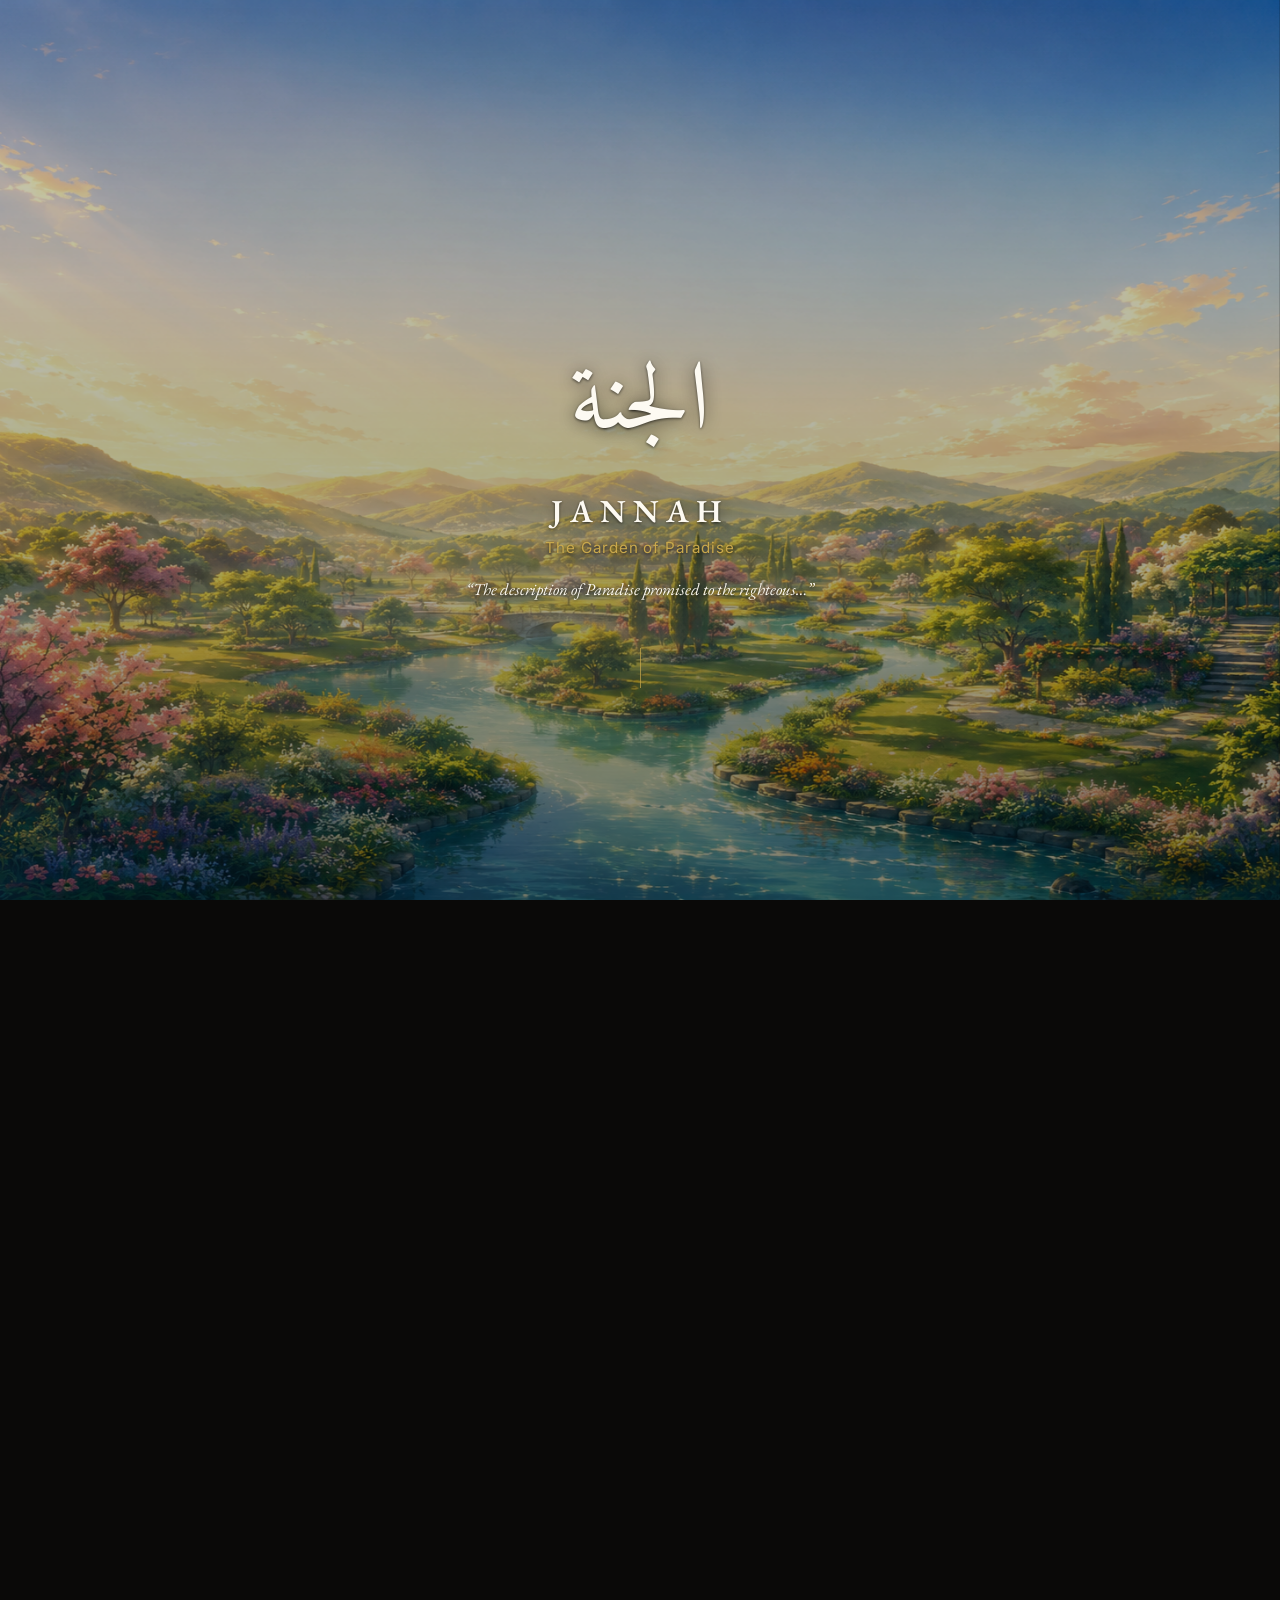
==== index.html @ 82f63216 "Add image-based cinematic Part One (index.html/style.css/script.js) Five full-screen scenes built on" ====
<!DOCTYPE html>
<html lang="en">
<head>
<meta charset="UTF-8">
<meta name="viewport" content="width=device-width, initial-scale=1.0, viewport-fit=cover">
<title>Jannah — The Garden of Paradise</title>
<link rel="preconnect" href="https://fonts.googleapis.com">
<link rel="preconnect" href="https://fonts.gstatic.com" crossorigin>
<link href="https://fonts.googleapis.com/css2?family=Amiri+Quran&family=Amiri:wght@400;700&family=EB+Garamond:ital,wght@0,400;0,500;0,600;1,400&family=Inter:wght@400;500&display=swap" rel="stylesheet">
<link rel="stylesheet" href="style.css">
</head>
<body>

<!-- HERO -->
<section class="scene hero" id="scene-hero">
  <div class="bg-sticky">
    <img class="bg-img kb-1" src="scene-1-1-garden.png" alt="" aria-hidden="true">
    <div class="ambient amb-1" aria-hidden="true"></div>
    <div class="scrim scrim-soft" aria-hidden="true"></div>
    <div class="content hero-content">
      <p class="ar hero-ar reveal" data-reveal>الجنة</p>
      <h1 class="hero-title reveal" data-reveal>JANNAH</h1>
      <p class="hero-subtitle reveal" data-reveal>The Garden of Paradise</p>
      <p class="hero-teaser reveal" data-reveal>&ldquo;The description of Paradise promised to the righteous&hellip;&rdquo;</p>
      <div class="scroll-cue reveal" data-reveal aria-hidden="true"><span></span></div>
    </div>
  </div>
</section>

<!-- SCENE 1.1 — THE PROMISE -->
<section class="scene depth" id="scene-1-1" data-scene="1.1">
  <div class="bg-sticky">
    <img class="bg-img kb-1" src="scene-1-1-garden.png" alt="" aria-hidden="true">
    <div class="ambient amb-1" aria-hidden="true"></div>
    <div class="scrim scrim-medium" aria-hidden="true"></div>
    <div class="content">
      <h2 class="headline reveal" data-reveal>What is Jannah?</h2>
      <p class="ar reveal" data-reveal dir="rtl">مَثَلُ ٱلْجَنَّةِ ٱلَّتِى وُعِدَ ٱلْمُتَّقُونَ ۖ تَجْرِى مِن تَحْتِهَا ٱلْأَنْهَٰرُ ۖ أُكُلُهَا دَآئِمٌ وَظِلُّهَا</p>
      <div class="beats">
        <p class="en beat reveal" data-reveal>Under it rivers flow,</p>
        <p class="en beat reveal" data-reveal>eternal is its fruit,</p>
        <p class="en beat reveal" data-reveal>and its shade.</p>
      </div>
      <p class="caption reveal" data-reveal>Surah Ar-Ra'd 13:35</p>
    </div>
  </div>
</section>

<!-- SCENE 1.2 — NO EYE HAS SEEN IT -->
<section class="scene" id="scene-1-2" data-scene="1.2">
  <div class="bg-sticky">
    <img class="bg-img kb-2" src="scene-1-2-unseen.png" alt="" aria-hidden="true">
    <div class="ambient amb-2" aria-hidden="true"></div>
    <div class="scrim scrim-medium" aria-hidden="true"></div>
    <div class="content narrow">
      <h2 class="headline reveal" data-reveal>No eye has seen it</h2>
      <p class="ar reveal" data-reveal dir="rtl">أَعْدَدْتُ لِعِبَادِي الصَّالِحِينَ مَا لَا عَيْنٌ رَأَتْ وَلَا أُذُنٌ سَمِعَتْ وَلَا خَطَرَ عَلَى قَلْبِ بَشَرٍ</p>
      <p class="en lone reveal" data-reveal>&ldquo;I have prepared for My righteous servants what no eye has seen, no ear has heard, and what no human heart has ever imagined.&rdquo;</p>
      <p class="caption reveal" data-reveal>Hadith Qudsi — Sahih al-Bukhari 3244 / Sahih Muslim 2824</p>
    </div>
  </div>
</section>

<!-- SCENE 1.3 — FACES LIKE THE MOON -->
<section class="scene" id="scene-1-3" data-scene="1.3">
  <div class="bg-sticky">
    <img class="bg-img kb-3" src="scene-1-3-moon.png" alt="" aria-hidden="true">
    <div class="ambient amb-3" aria-hidden="true"></div>
    <div class="stars" aria-hidden="true"></div>
    <div class="scrim scrim-medium" aria-hidden="true"></div>
    <div class="content">
      <h2 class="headline reveal" data-reveal>Faces like the moon</h2>
      <div class="beats">
        <p class="en beat reveal" data-reveal>Their faces will shine like the full moon</p>
        <p class="en beat reveal" data-reveal>Their combs will be of gold</p>
        <p class="en beat reveal" data-reveal>Their sweat will smell of musk</p>
        <p class="en beat reveal" data-reveal>They will never tire, never grieve, never grow old</p>
      </div>
      <p class="caption reveal" data-reveal>Sahih al-Bukhari 3327 / Sahih Muslim 2834</p>
    </div>
  </div>
</section>

<!-- SCENE 1.4 — IN ITS SHADE -->
<section class="scene depth" id="scene-1-4" data-scene="1.4">
  <div class="bg-sticky">
    <img class="bg-img kb-4" src="scene-1-4-tree.png" alt="" aria-hidden="true">
    <div class="ambient amb-4" aria-hidden="true"></div>
    <div class="scrim scrim-medium" aria-hidden="true"></div>
    <div class="content narrow">
      <h2 class="headline small reveal" data-reveal>In its shade</h2>
      <p class="big-number reveal" data-reveal>100<span class="unit">years</span></p>
      <p class="en lone reveal" data-reveal>In Paradise there is a tree so vast that a rider could travel in its shade for a hundred years — and never cross it.</p>
      <p class="caption reveal" data-reveal>Sahih al-Bukhari 3251 / Sahih Muslim 2826</p>
    </div>
  </div>
</section>

<!-- SCENE 1.5 — THE VEIL IS LIFTED -->
<section class="scene" id="scene-1-5" data-scene="1.5">
  <div class="bg-sticky">
    <img class="bg-img kb-5" src="scene-1-5-light.png" alt="" aria-hidden="true">
    <div class="ambient amb-5" aria-hidden="true"></div>
    <div class="scrim scrim-strong" aria-hidden="true"></div>
    <div class="content narrow">
      <h2 class="headline reveal" data-reveal>And then — the veil is lifted</h2>
      <p class="en lone reveal" data-reveal>Allah will ask, &ldquo;Do you wish for anything more?&rdquo; They will say, &ldquo;Have You not brightened our faces, admitted us to Paradise, and saved us from the Fire?&rdquo; Then the veil is lifted — and nothing will be dearer to them than gazing upon their Lord.</p>
      <p class="caption reveal" data-reveal>Sahih Muslim 181</p>
    </div>
  </div>
</section>

<script src="script.js"></script>
</body>
</html>
---- style.css ----
/* ============================================================
   Jannah — Part One: cinematic scrollytelling
   Architecture: each <section class="scene"> is taller than the
   viewport (130vh). Inside, .bg-sticky is `position: sticky; top:0;
   height:100vh` — it pins to the screen for the scene's duration,
   then releases as the next scene's sticky bg becomes active,
   producing a soft crossfade instead of a hard cut.

   IMPORTANT: do not add `overflow` (other than visible) to any
   ANCESTOR of .bg-sticky — that silently breaks position:sticky on
   iOS/Chrome (learned the hard way). overflow:hidden ON .bg-sticky
   itself is fine; it's only ancestors that break it.
   ============================================================ */

:root {
  --gold: #c9a84c;
  --ink: #fdfaf2;
}

* { box-sizing: border-box; }

html, body {
  margin: 0;
  padding: 0;
  background: #0a0908;
}

body {
  font-family: 'EB Garamond', serif;
  color: var(--ink);
}

html { overflow-x: hidden; }

@media (prefers-reduced-motion: reduce) {
  html { scroll-behavior: auto; }
}

/* ---------- Scene scaffold ---------- */

.scene {
  position: relative;
  height: 130vh;
}

.scene:last-of-type {
  height: 100vh;
}

.bg-sticky {
  position: sticky;
  top: 0;
  height: 100vh;
  width: 100%;
  overflow: hidden;
  display: flex;
  align-items: center;
  justify-content: center;
}

.bg-img {
  position: absolute;
  inset: 0;
  width: 100%;
  height: 100%;
  object-fit: cover;
  will-change: transform;
}

/* ---------- Ambient overlay (time-based, never stops) ---------- */

.ambient {
  position: absolute;
  inset: 0;
  pointer-events: none;
  mix-blend-mode: screen;
  opacity: 0.5;
}

/* ---------- Scrim — legibility layer behind text ---------- */

.scrim {
  position: absolute;
  inset: 0;
  pointer-events: none;
}

.scrim-soft {
  background: linear-gradient(180deg, rgba(0,0,0,0.18) 0%, rgba(0,0,0,0.32) 60%, rgba(0,0,0,0.5) 100%);
}

.scrim-medium {
  background: radial-gradient(ellipse 70% 55% at 50% 55%, rgba(8,6,4,0.62) 0%, rgba(8,6,4,0.28) 55%, rgba(8,6,4,0.15) 100%);
}

.scrim-strong {
  background: radial-gradient(ellipse 75% 60% at 50% 58%, rgba(20,14,4,0.78) 0%, rgba(20,14,4,0.46) 55%, rgba(20,14,4,0.22) 100%);
}

/* ---------- Content ---------- */

.content {
  position: relative;
  z-index: 2;
  max-width: 760px;
  width: 100%;
  padding: 0 6vw;
  text-align: center;
  text-shadow: 0 2px 18px rgba(0,0,0,0.55), 0 1px 3px rgba(0,0,0,0.6);
}

.content.narrow {
  max-width: 600px;
}

.ar {
  font-family: 'Amiri Quran', 'Amiri', serif;
  font-size: clamp(1.5rem, 3.6vw, 2.4rem);
  line-height: 2.05;
  direction: rtl;
  margin: 0.7em auto 1em;
  max-width: 92%;
}

.headline {
  font-family: 'EB Garamond', serif;
  font-weight: 600;
  font-size: clamp(1.6rem, 3.2vw, 2.3rem);
  margin: 0 0 0.7em;
}

.headline.small {
  font-size: clamp(1.1rem, 2vw, 1.4rem);
  opacity: 0.85;
  margin-bottom: 0.2em;
}

.en {
  font-family: 'EB Garamond', serif;
  font-size: clamp(1.05rem, 1.8vw, 1.3rem);
  line-height: 1.7;
  margin: 0.5em 0;
}

.en.lone {
  font-size: clamp(1.15rem, 2vw, 1.45rem);
  font-style: italic;
  line-height: 1.8;
  max-width: 540px;
  margin: 0.8em auto;
}

.beats {
  display: flex;
  flex-direction: column;
  gap: 0.4em;
  margin: 1em 0;
}

.caption {
  font-family: 'Inter', sans-serif;
  font-size: 0.75rem;
  color: var(--gold);
  opacity: 0.9;
  letter-spacing: 0.04em;
  margin-top: 1.6em;
}

/* ---------- Hero ---------- */

.hero-content { text-align: center; }

.hero-ar {
  font-size: clamp(3rem, 9vw, 6rem);
  margin-bottom: 0.2em;
}

.hero-title {
  font-weight: 600;
  letter-spacing: 0.22em;
  font-size: clamp(1.4rem, 3vw, 2rem);
  margin: 0.2em 0;
}

.hero-subtitle {
  font-family: 'Inter', sans-serif;
  font-size: 0.95rem;
  letter-spacing: 0.06em;
  color: var(--gold);
  margin: 0.4em 0 1.4em;
}

.hero-teaser {
  font-style: italic;
  font-size: 1.05rem;
  opacity: 0.9;
  max-width: 480px;
  margin: 0 auto;
}

.scroll-cue {
  margin-top: 3em;
}

.scroll-cue span {
  display: inline-block;
  width: 1px;
  height: 40px;
  background: var(--gold);
  opacity: 0.7;
  animation: cue-pulse 2.2s ease-in-out infinite;
}

@keyframes cue-pulse {
  0%, 100% { opacity: 0.2; transform: scaleY(0.6); }
  50% { opacity: 0.85; transform: scaleY(1); }
}

/* ---------- Big number (1.4) ---------- */

.big-number {
  font-family: 'EB Garamond', serif;
  font-weight: 600;
  font-size: clamp(4rem, 13vw, 7.5rem);
  color: var(--gold);
  margin: 0.1em 0 0.3em;
  line-height: 1;
  text-shadow: 0 4px 30px rgba(0,0,0,0.6);
}

.big-number .unit {
  display: block;
  font-size: 0.2em;
  letter-spacing: 0.1em;
  text-transform: uppercase;
  font-family: 'Inter', sans-serif;
  color: var(--ink);
  opacity: 0.85;
  margin-top: 0.3em;
}

/* ---------- Reveal (scroll-triggered fade/rise) ---------- */

.reveal {
  opacity: 0;
  transform: translateY(28px);
  transition: opacity 1s cubic-bezier(0.16, 1, 0.3, 1),
              transform 1s cubic-bezier(0.16, 1, 0.3, 1);
}

.reveal.in {
  opacity: 1;
  transform: translateY(0);
}

@media (prefers-reduced-motion: reduce) {
  .reveal {
    transition: opacity 0.5s ease;
    transform: none !important;
  }
  .bg-img, .ambient { animation: none !important; }
}

/* ============================================================
   Ken Burns — continuous camera drift, distinct per scene.
   Runs independently of scroll; never sits still.
   ============================================================ */

.kb-1 {
  animation: kb1 26s ease-in-out infinite alternate;
  transform-origin: 42% 60%;
}
@keyframes kb1 {
  0%   { transform: scale(1.0) translate(0, 0); }
  100% { transform: scale(1.08) translate(-1.2%, -1.5%); }
}

.kb-2 {
  animation: kb2 30s ease-in-out infinite alternate;
  transform-origin: 55% 40%;
}
@keyframes kb2 {
  0%   { transform: scale(1.0) translate(0, 0); }
  100% { transform: scale(1.07) translate(1.5%, 1%); }
}

.kb-3 {
  animation: kb3 24s ease-in-out infinite alternate;
  transform-origin: 50% 30%;
}
@keyframes kb3 {
  0%   { transform: scale(1.0) translate(0, 0); }
  100% { transform: scale(1.06) translate(-1%, 1.4%); }
}

.kb-4 {
  animation: kb4 28s ease-in-out infinite alternate;
  transform-origin: 50% 75%;
}
@keyframes kb4 {
  0%   { transform: scale(1.0) translate(0, 0); }
  100% { transform: scale(1.1) translate(0.8%, -1.8%); }
}

.kb-5 {
  animation: kb5 22s ease-in-out infinite alternate;
  transform-origin: 50% 50%;
}
@keyframes kb5 {
  0%   { transform: scale(1.0); }
  100% { transform: scale(1.05); }
}

/* ============================================================
   Ambient layers — subtle, time-based "breathing" per scene.
   ============================================================ */

.amb-1 {
  background: radial-gradient(ellipse 40% 25% at 30% 70%, rgba(255,255,255,0.35) 0%, rgba(255,255,255,0) 70%);
  animation: shimmer1 18s ease-in-out infinite alternate;
}
@keyframes shimmer1 {
  0%   { opacity: 0.25; transform: translateX(0); }
  100% { opacity: 0.5; transform: translateX(4%); }
}

.amb-2 {
  background: radial-gradient(ellipse 55% 35% at 60% 35%, rgba(255,244,214,0.4) 0%, rgba(255,244,214,0) 70%);
  animation: drift2 25s ease-in-out infinite alternate;
}
@keyframes drift2 {
  0%   { opacity: 0.3; transform: translate(0, 0); }
  100% { opacity: 0.55; transform: translate(-3%, 2%); }
}

.amb-3 {
  background: radial-gradient(circle at 50% 28%, rgba(230,238,255,0.45) 0%, rgba(230,238,255,0) 60%);
  animation: glow3 16s ease-in-out infinite alternate;
}
@keyframes glow3 {
  0%   { opacity: 0.3; }
  100% { opacity: 0.6; }
}

.amb-4 {
  background: linear-gradient(100deg, rgba(255,236,180,0.18) 0%, rgba(255,236,180,0) 40%);
  animation: rays4 20s ease-in-out infinite alternate;
}
@keyframes rays4 {
  0%   { opacity: 0.25; transform: translateX(-2%); }
  100% { opacity: 0.45; transform: translateX(2%); }
}

.amb-5 {
  background: radial-gradient(circle at 50% 45%, rgba(255,255,255,0.55) 0%, rgba(255,255,255,0) 65%);
  animation: pulse5 14s ease-in-out infinite alternate;
}
@keyframes pulse5 {
  0%   { opacity: 0.3; }
  100% { opacity: 0.6; }
}

/* Twinkling stars — moon scene only */

.stars {
  position: absolute;
  inset: 0;
  pointer-events: none;
  background-image:
    radial-gradient(1.5px 1.5px at 12% 18%, #fff, transparent),
    radial-gradient(1.5px 1.5px at 28% 8%, #fff, transparent),
    radial-gradient(1px 1px at 42% 22%, #fff, transparent),
    radial-gradient(1.5px 1.5px at 65% 12%, #fff, transparent),
    radial-gradient(1px 1px at 78% 25%, #fff, transparent),
    radial-gradient(1.5px 1.5px at 88% 15%, #fff, transparent),
    radial-gradient(1px 1px at 20% 35%, #fff, transparent),
    radial-gradient(1.5px 1.5px at 55% 30%, #fff, transparent);
  animation: twinkle 4.5s ease-in-out infinite alternate;
}

@keyframes twinkle {
  0%   { opacity: 0.4; }
  100% { opacity: 0.95; }
}

/* ---------- Responsive ---------- */

@media (max-width: 600px) {
  .scene { height: 145vh; }
  .scene:last-of-type { height: 100vh; }
  .ar { line-height: 1.85; }
}
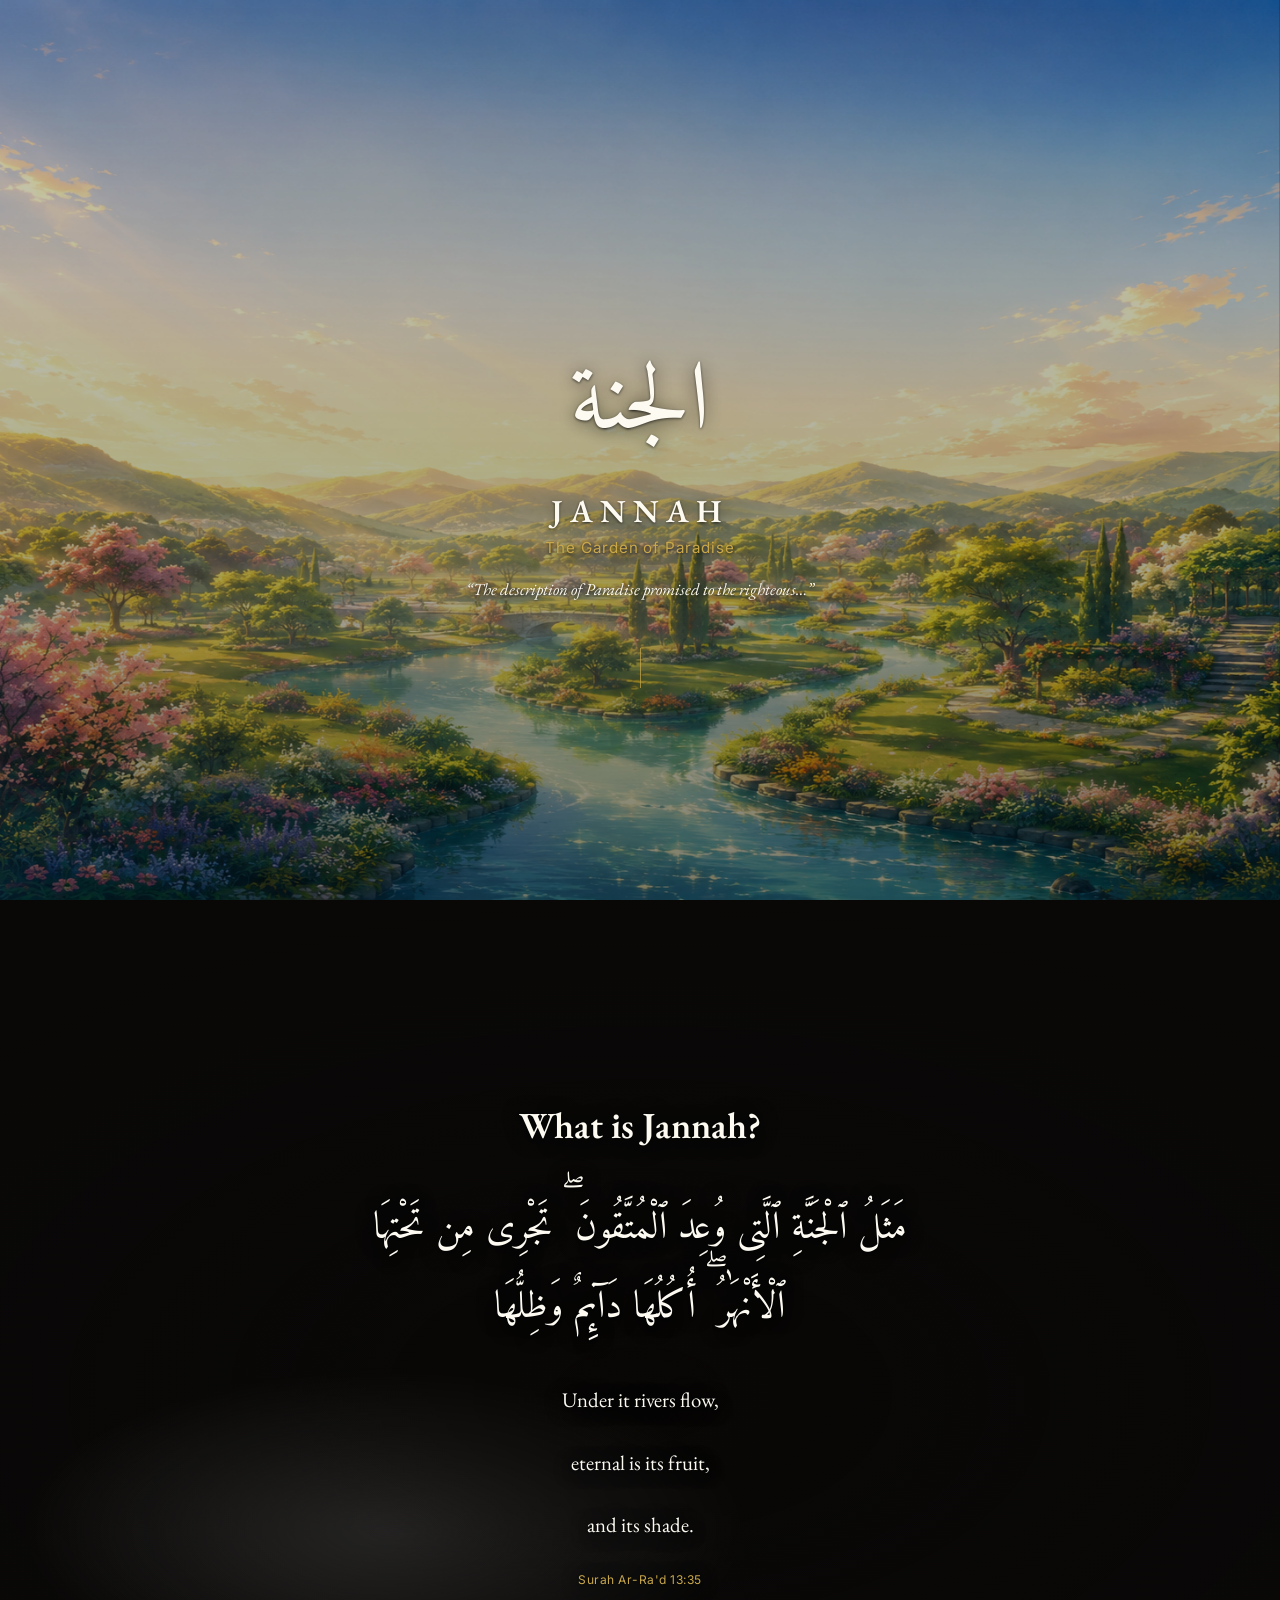
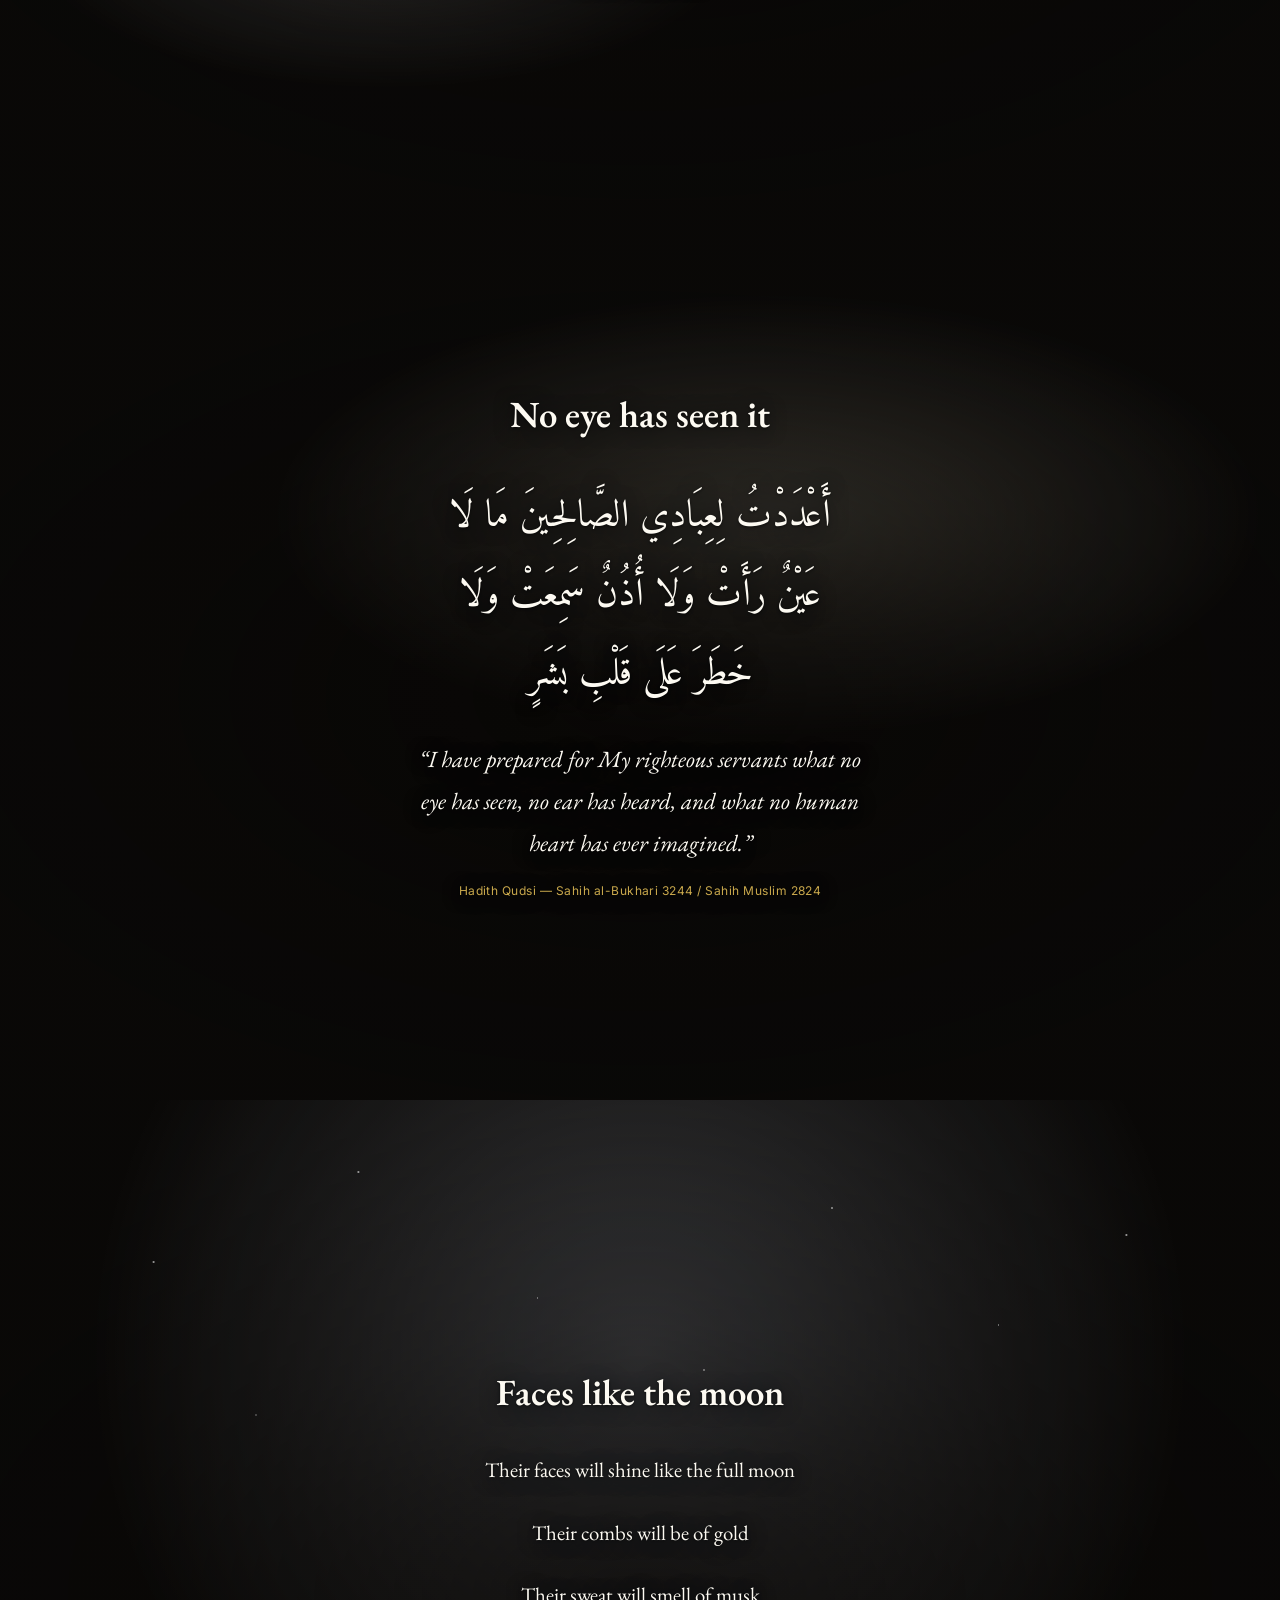
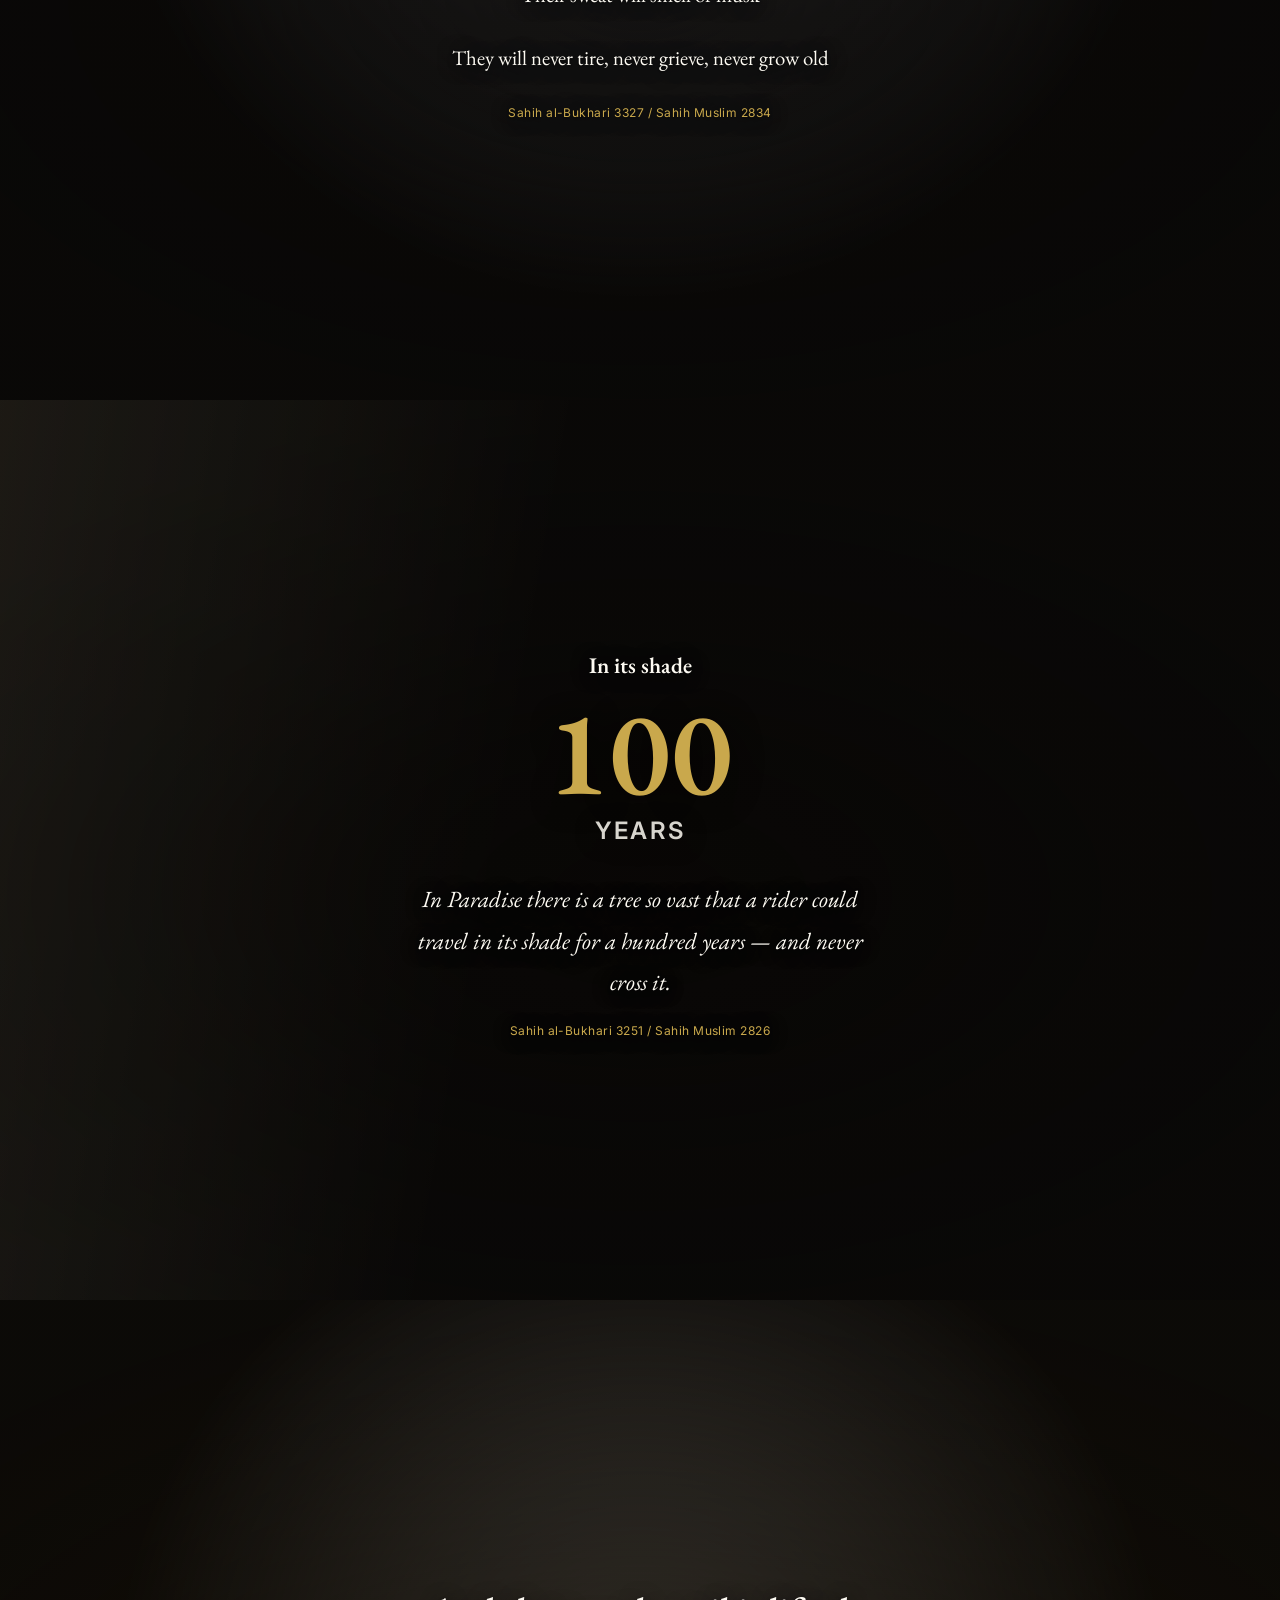
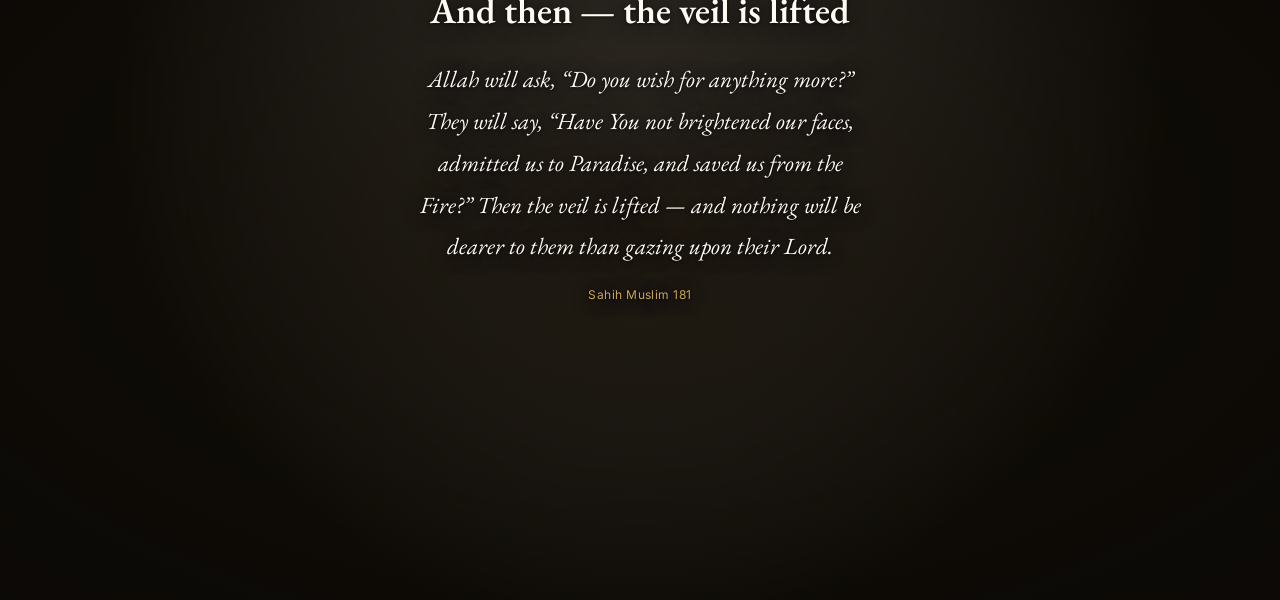
==== commit ce63c19d: "Make backdrops cross-dissolve into one continuous scene instead of swapping per-section Backgrounds " ====
--- a/index.html
+++ b/index.html
@@ -15,15 +15,15 @@
 <section class="scene hero" id="scene-hero">
   <div class="bg-sticky">
     <img class="bg-img kb-1" src="scene-1-1-garden.png" alt="" aria-hidden="true">
-    <div class="ambient amb-1" aria-hidden="true"></div>
-    <div class="scrim scrim-soft" aria-hidden="true"></div>
-    <div class="content hero-content">
-      <p class="ar hero-ar reveal" data-reveal>الجنة</p>
-      <h1 class="hero-title reveal" data-reveal>JANNAH</h1>
-      <p class="hero-subtitle reveal" data-reveal>The Garden of Paradise</p>
-      <p class="hero-teaser reveal" data-reveal>&ldquo;The description of Paradise promised to the righteous&hellip;&rdquo;</p>
-      <div class="scroll-cue reveal" data-reveal aria-hidden="true"><span></span></div>
-    </div>
+  </div>
+  <div class="ambient amb-1" aria-hidden="true"></div>
+  <div class="scrim scrim-soft" aria-hidden="true"></div>
+  <div class="content hero-content">
+    <p class="ar hero-ar reveal" data-reveal>الجنة</p>
+    <h1 class="hero-title reveal" data-reveal>JANNAH</h1>
+    <p class="hero-subtitle reveal" data-reveal>The Garden of Paradise</p>
+    <p class="hero-teaser reveal" data-reveal>&ldquo;The description of Paradise promised to the righteous&hellip;&rdquo;</p>
+    <div class="scroll-cue reveal" data-reveal aria-hidden="true"><span></span></div>
   </div>
 </section>
 
@@ -31,18 +31,18 @@
 <section class="scene depth" id="scene-1-1" data-scene="1.1">
   <div class="bg-sticky">
     <img class="bg-img kb-1" src="scene-1-1-garden.png" alt="" aria-hidden="true">
-    <div class="ambient amb-1" aria-hidden="true"></div>
-    <div class="scrim scrim-medium" aria-hidden="true"></div>
-    <div class="content">
-      <h2 class="headline reveal" data-reveal>What is Jannah?</h2>
-      <p class="ar reveal" data-reveal dir="rtl">مَثَلُ ٱلْجَنَّةِ ٱلَّتِى وُعِدَ ٱلْمُتَّقُونَ ۖ تَجْرِى مِن تَحْتِهَا ٱلْأَنْهَٰرُ ۖ أُكُلُهَا دَآئِمٌ وَظِلُّهَا</p>
-      <div class="beats">
-        <p class="en beat reveal" data-reveal>Under it rivers flow,</p>
-        <p class="en beat reveal" data-reveal>eternal is its fruit,</p>
-        <p class="en beat reveal" data-reveal>and its shade.</p>
-      </div>
-      <p class="caption reveal" data-reveal>Surah Ar-Ra'd 13:35</p>
+  </div>
+  <div class="ambient amb-1" aria-hidden="true"></div>
+  <div class="scrim scrim-medium" aria-hidden="true"></div>
+  <div class="content">
+    <h2 class="headline reveal" data-reveal>What is Jannah?</h2>
+    <p class="ar reveal" data-reveal dir="rtl">مَثَلُ ٱلْجَنَّةِ ٱلَّتِى وُعِدَ ٱلْمُتَّقُونَ ۖ تَجْرِى مِن تَحْتِهَا ٱلْأَنْهَٰرُ ۖ أُكُلُهَا دَآئِمٌ وَظِلُّهَا</p>
+    <div class="beats">
+      <p class="en beat reveal" data-reveal>Under it rivers flow,</p>
+      <p class="en beat reveal" data-reveal>eternal is its fruit,</p>
+      <p class="en beat reveal" data-reveal>and its shade.</p>
     </div>
+    <p class="caption reveal" data-reveal>Surah Ar-Ra'd 13:35</p>
   </div>
 </section>
 
@@ -50,14 +50,14 @@
 <section class="scene" id="scene-1-2" data-scene="1.2">
   <div class="bg-sticky">
     <img class="bg-img kb-2" src="scene-1-2-unseen.png" alt="" aria-hidden="true">
-    <div class="ambient amb-2" aria-hidden="true"></div>
-    <div class="scrim scrim-medium" aria-hidden="true"></div>
-    <div class="content narrow">
-      <h2 class="headline reveal" data-reveal>No eye has seen it</h2>
-      <p class="ar reveal" data-reveal dir="rtl">أَعْدَدْتُ لِعِبَادِي الصَّالِحِينَ مَا لَا عَيْنٌ رَأَتْ وَلَا أُذُنٌ سَمِعَتْ وَلَا خَطَرَ عَلَى قَلْبِ بَشَرٍ</p>
-      <p class="en lone reveal" data-reveal>&ldquo;I have prepared for My righteous servants what no eye has seen, no ear has heard, and what no human heart has ever imagined.&rdquo;</p>
-      <p class="caption reveal" data-reveal>Hadith Qudsi — Sahih al-Bukhari 3244 / Sahih Muslim 2824</p>
-    </div>
+  </div>
+  <div class="ambient amb-2" aria-hidden="true"></div>
+  <div class="scrim scrim-medium" aria-hidden="true"></div>
+  <div class="content narrow">
+    <h2 class="headline reveal" data-reveal>No eye has seen it</h2>
+    <p class="ar reveal" data-reveal dir="rtl">أَعْدَدْتُ لِعِبَادِي الصَّالِحِينَ مَا لَا عَيْنٌ رَأَتْ وَلَا أُذُنٌ سَمِعَتْ وَلَا خَطَرَ عَلَى قَلْبِ بَشَرٍ</p>
+    <p class="en lone reveal" data-reveal>&ldquo;I have prepared for My righteous servants what no eye has seen, no ear has heard, and what no human heart has ever imagined.&rdquo;</p>
+    <p class="caption reveal" data-reveal>Hadith Qudsi — Sahih al-Bukhari 3244 / Sahih Muslim 2824</p>
   </div>
 </section>
 
@@ -65,19 +65,19 @@
 <section class="scene" id="scene-1-3" data-scene="1.3">
   <div class="bg-sticky">
     <img class="bg-img kb-3" src="scene-1-3-moon.png" alt="" aria-hidden="true">
-    <div class="ambient amb-3" aria-hidden="true"></div>
-    <div class="stars" aria-hidden="true"></div>
-    <div class="scrim scrim-medium" aria-hidden="true"></div>
-    <div class="content">
-      <h2 class="headline reveal" data-reveal>Faces like the moon</h2>
-      <div class="beats">
-        <p class="en beat reveal" data-reveal>Their faces will shine like the full moon</p>
-        <p class="en beat reveal" data-reveal>Their combs will be of gold</p>
-        <p class="en beat reveal" data-reveal>Their sweat will smell of musk</p>
-        <p class="en beat reveal" data-reveal>They will never tire, never grieve, never grow old</p>
-      </div>
-      <p class="caption reveal" data-reveal>Sahih al-Bukhari 3327 / Sahih Muslim 2834</p>
+  </div>
+  <div class="ambient amb-3" aria-hidden="true"></div>
+  <div class="stars" aria-hidden="true"></div>
+  <div class="scrim scrim-medium" aria-hidden="true"></div>
+  <div class="content">
+    <h2 class="headline reveal" data-reveal>Faces like the moon</h2>
+    <div class="beats">
+      <p class="en beat reveal" data-reveal>Their faces will shine like the full moon</p>
+      <p class="en beat reveal" data-reveal>Their combs will be of gold</p>
+      <p class="en beat reveal" data-reveal>Their sweat will smell of musk</p>
+      <p class="en beat reveal" data-reveal>They will never tire, never grieve, never grow old</p>
     </div>
+    <p class="caption reveal" data-reveal>Sahih al-Bukhari 3327 / Sahih Muslim 2834</p>
   </div>
 </section>
 
@@ -85,14 +85,14 @@
 <section class="scene depth" id="scene-1-4" data-scene="1.4">
   <div class="bg-sticky">
     <img class="bg-img kb-4" src="scene-1-4-tree.png" alt="" aria-hidden="true">
-    <div class="ambient amb-4" aria-hidden="true"></div>
-    <div class="scrim scrim-medium" aria-hidden="true"></div>
-    <div class="content narrow">
-      <h2 class="headline small reveal" data-reveal>In its shade</h2>
-      <p class="big-number reveal" data-reveal>100<span class="unit">years</span></p>
-      <p class="en lone reveal" data-reveal>In Paradise there is a tree so vast that a rider could travel in its shade for a hundred years — and never cross it.</p>
-      <p class="caption reveal" data-reveal>Sahih al-Bukhari 3251 / Sahih Muslim 2826</p>
-    </div>
+  </div>
+  <div class="ambient amb-4" aria-hidden="true"></div>
+  <div class="scrim scrim-medium" aria-hidden="true"></div>
+  <div class="content narrow">
+    <h2 class="headline small reveal" data-reveal>In its shade</h2>
+    <p class="big-number reveal" data-reveal>100<span class="unit">years</span></p>
+    <p class="en lone reveal" data-reveal>In Paradise there is a tree so vast that a rider could travel in its shade for a hundred years — and never cross it.</p>
+    <p class="caption reveal" data-reveal>Sahih al-Bukhari 3251 / Sahih Muslim 2826</p>
   </div>
 </section>
 
@@ -100,13 +100,13 @@
 <section class="scene" id="scene-1-5" data-scene="1.5">
   <div class="bg-sticky">
     <img class="bg-img kb-5" src="scene-1-5-light.png" alt="" aria-hidden="true">
-    <div class="ambient amb-5" aria-hidden="true"></div>
-    <div class="scrim scrim-strong" aria-hidden="true"></div>
-    <div class="content narrow">
-      <h2 class="headline reveal" data-reveal>And then — the veil is lifted</h2>
-      <p class="en lone reveal" data-reveal>Allah will ask, &ldquo;Do you wish for anything more?&rdquo; They will say, &ldquo;Have You not brightened our faces, admitted us to Paradise, and saved us from the Fire?&rdquo; Then the veil is lifted — and nothing will be dearer to them than gazing upon their Lord.</p>
-      <p class="caption reveal" data-reveal>Sahih Muslim 181</p>
-    </div>
+  </div>
+  <div class="ambient amb-5" aria-hidden="true"></div>
+  <div class="scrim scrim-strong" aria-hidden="true"></div>
+  <div class="content narrow">
+    <h2 class="headline reveal" data-reveal>And then — the veil is lifted</h2>
+    <p class="en lone reveal" data-reveal>Allah will ask, &ldquo;Do you wish for anything more?&rdquo; They will say, &ldquo;Have You not brightened our faces, admitted us to Paradise, and saved us from the Fire?&rdquo; Then the veil is lifted — and nothing will be dearer to them than gazing upon their Lord.</p>
+    <p class="caption reveal" data-reveal>Sahih Muslim 181</p>
   </div>
 </section>
 
--- a/style.css
+++ b/style.css
@@ -1,15 +1,13 @@
 /* ============================================================
    Jannah — Part One: cinematic scrollytelling
-   Architecture: each <section class="scene"> is taller than the
-   viewport (130vh). Inside, .bg-sticky is `position: sticky; top:0;
-   height:100vh` — it pins to the screen for the scene's duration,
-   then releases as the next scene's sticky bg becomes active,
-   producing a soft crossfade instead of a hard cut.
-
-   IMPORTANT: do not add `overflow` (other than visible) to any
-   ANCESTOR of .bg-sticky — that silently breaks position:sticky on
-   iOS/Chrome (learned the hard way). overflow:hidden ON .bg-sticky
-   itself is fine; it's only ancestors that break it.
+   Architecture: each <section class="scene"> is exactly one viewport
+   tall (100vh) and only holds the text .content for that beat — the
+   artwork lives in .bg-sticky, which is `position: fixed` and stacks
+   as one continuous backdrop behind the whole page. As you scroll,
+   script.js cross-dissolves adjacent backdrops in and out by opacity
+   (a triangle function of scroll position), so the imagery never
+   "cuts" to a new photo — it's one scene continuously fading into the
+   next while the text in front scrolls normally.
    ============================================================ */
 
 :root {
@@ -40,22 +38,30 @@
 
 .scene {
   position: relative;
-  height: 130vh;
-}
-
-.scene:last-of-type {
   height: 100vh;
+  display: flex;
+  align-items: center;
+  justify-content: center;
 }
 
 .bg-sticky {
-  position: sticky;
+  position: fixed;
   top: 0;
+  left: 0;
   height: 100vh;
   width: 100%;
   overflow: hidden;
-  display: flex;
-  align-items: center;
-  justify-content: center;
+  pointer-events: none;
+  opacity: 0;
+  z-index: 0;
+}
+
+@media (prefers-reduced-motion: reduce) {
+  .bg-sticky {
+    position: relative !important;
+    opacity: 1 !important;
+    transform: none !important;
+  }
 }
 
 .bg-img {
@@ -72,6 +78,7 @@
 .ambient {
   position: absolute;
   inset: 0;
+  z-index: 1;
   pointer-events: none;
   mix-blend-mode: screen;
   opacity: 0.5;
@@ -82,6 +89,7 @@
 .scrim {
   position: absolute;
   inset: 0;
+  z-index: 1;
   pointer-events: none;
 }
 
@@ -365,6 +373,7 @@
 .stars {
   position: absolute;
   inset: 0;
+  z-index: 1;
   pointer-events: none;
   background-image:
     radial-gradient(1.5px 1.5px at 12% 18%, #fff, transparent),
@@ -386,7 +395,5 @@
 /* ---------- Responsive ---------- */
 
 @media (max-width: 600px) {
-  .scene { height: 145vh; }
-  .scene:last-of-type { height: 100vh; }
   .ar { line-height: 1.85; }
 }
